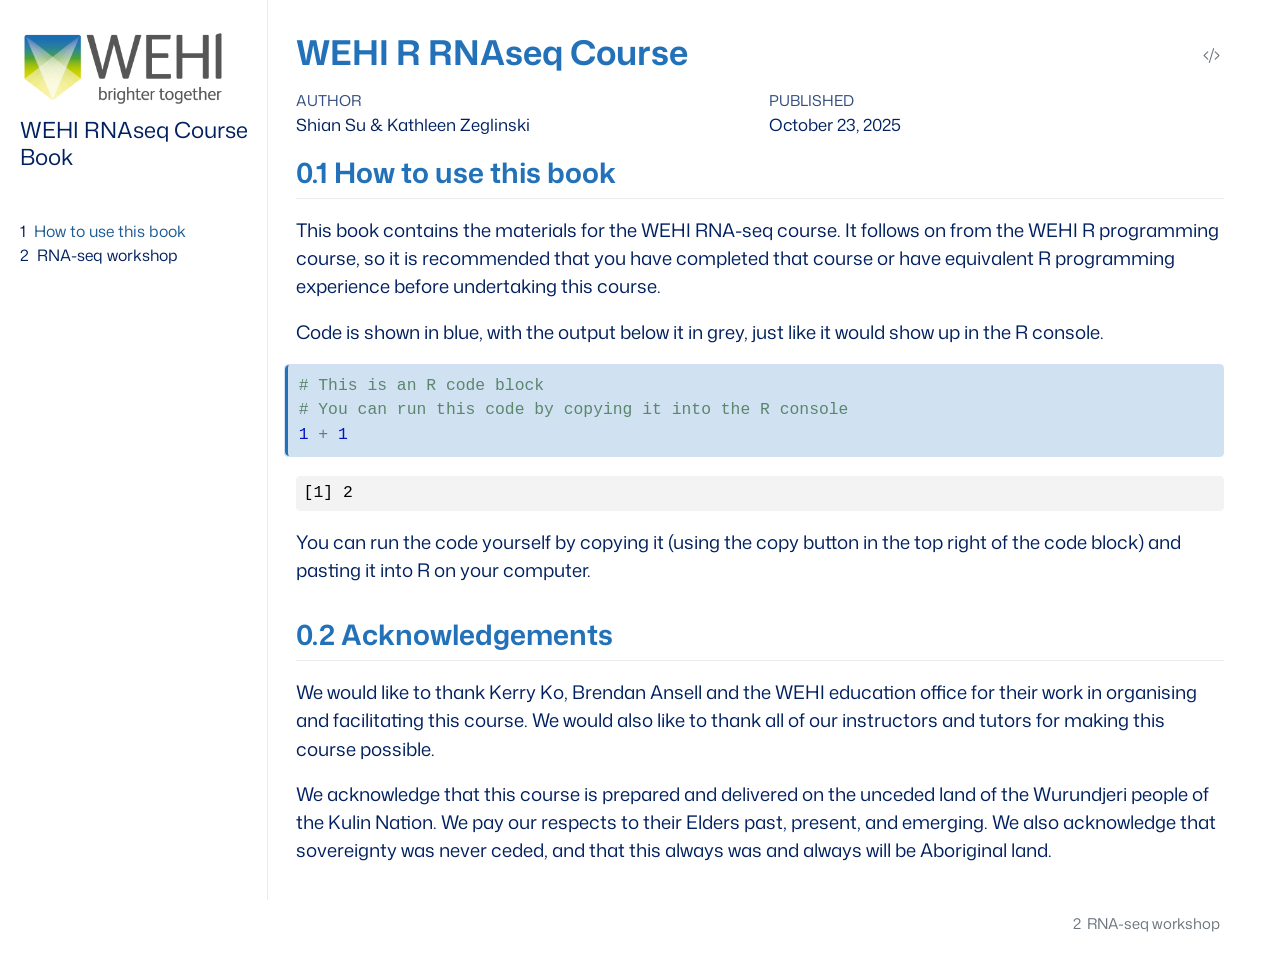
==== index.html @ 8cc5fd1f "Built site for gh-pages" ====
<!DOCTYPE html>
<html xmlns="http://www.w3.org/1999/xhtml" lang="en" xml:lang="en"><head>

<meta charset="utf-8">
<meta name="generator" content="quarto-1.6.42">

<meta name="viewport" content="width=device-width, initial-scale=1.0, user-scalable=yes">

<meta name="author" content="Shian Su &amp; Kathleen Zeglinski">
<meta name="dcterms.date" content="2025-10-23">

<title>WEHI R RNAseq Course</title>
<style>
code{white-space: pre-wrap;}
span.smallcaps{font-variant: small-caps;}
div.columns{display: flex; gap: min(4vw, 1.5em);}
div.column{flex: auto; overflow-x: auto;}
div.hanging-indent{margin-left: 1.5em; text-indent: -1.5em;}
ul.task-list{list-style: none;}
ul.task-list li input[type="checkbox"] {
  width: 0.8em;
  margin: 0 0.8em 0.2em -1em; /* quarto-specific, see https://github.com/quarto-dev/quarto-cli/issues/4556 */ 
  vertical-align: middle;
}
/* CSS for syntax highlighting */
pre > code.sourceCode { white-space: pre; position: relative; }
pre > code.sourceCode > span { line-height: 1.25; }
pre > code.sourceCode > span:empty { height: 1.2em; }
.sourceCode { overflow: visible; }
code.sourceCode > span { color: inherit; text-decoration: inherit; }
div.sourceCode { margin: 1em 0; }
pre.sourceCode { margin: 0; }
@media screen {
div.sourceCode { overflow: auto; }
}
@media print {
pre > code.sourceCode { white-space: pre-wrap; }
pre > code.sourceCode > span { display: inline-block; text-indent: -5em; padding-left: 5em; }
}
pre.numberSource code
  { counter-reset: source-line 0; }
pre.numberSource code > span
  { position: relative; left: -4em; counter-increment: source-line; }
pre.numberSource code > span > a:first-child::before
  { content: counter(source-line);
    position: relative; left: -1em; text-align: right; vertical-align: baseline;
    border: none; display: inline-block;
    -webkit-touch-callout: none; -webkit-user-select: none;
    -khtml-user-select: none; -moz-user-select: none;
    -ms-user-select: none; user-select: none;
    padding: 0 4px; width: 4em;
  }
pre.numberSource { margin-left: 3em;  padding-left: 4px; }
div.sourceCode
  {   }
@media screen {
pre > code.sourceCode > span > a:first-child::before { text-decoration: underline; }
}
</style>


<script src="site_libs/quarto-nav/quarto-nav.js"></script>
<script src="site_libs/quarto-nav/headroom.min.js"></script>
<script src="site_libs/clipboard/clipboard.min.js"></script>
<script src="site_libs/quarto-search/autocomplete.umd.js"></script>
<script src="site_libs/quarto-search/fuse.min.js"></script>
<script src="site_libs/quarto-search/quarto-search.js"></script>
<meta name="quarto:offset" content="./">
<link href="./1_content.html" rel="next">
<link href="./favicon.ico" rel="icon">
<script src="site_libs/quarto-html/quarto.js"></script>
<script src="site_libs/quarto-html/popper.min.js"></script>
<script src="site_libs/quarto-html/tippy.umd.min.js"></script>
<script src="site_libs/quarto-html/anchor.min.js"></script>
<link href="site_libs/quarto-html/tippy.css" rel="stylesheet">
<link href="site_libs/quarto-html/quarto-syntax-highlighting-063905fb60d21bb612e30333561bc9be.css" rel="stylesheet" id="quarto-text-highlighting-styles">
<script src="site_libs/bootstrap/bootstrap.min.js"></script>
<link href="site_libs/bootstrap/bootstrap-icons.css" rel="stylesheet">
<link href="site_libs/bootstrap/bootstrap-ee22da2db2cf0c267ae220c203eece4d.min.css" rel="stylesheet" append-hash="true" id="quarto-bootstrap" data-mode="light">
<link href="site_libs/quarto-contrib/alpine-3.12/buttons.css" rel="stylesheet">
<script id="quarto-search-options" type="application/json">{
  "location": "sidebar",
  "copy-button": false,
  "collapse-after": 3,
  "panel-placement": "start",
  "type": "textbox",
  "limit": 50,
  "keyboard-shortcut": [
    "f",
    "/",
    "s"
  ],
  "show-item-context": false,
  "language": {
    "search-no-results-text": "No results",
    "search-matching-documents-text": "matching documents",
    "search-copy-link-title": "Copy link to search",
    "search-hide-matches-text": "Hide additional matches",
    "search-more-match-text": "more match in this document",
    "search-more-matches-text": "more matches in this document",
    "search-clear-button-title": "Clear",
    "search-text-placeholder": "",
    "search-detached-cancel-button-title": "Cancel",
    "search-submit-button-title": "Submit",
    "search-label": "Search"
  }
}</script>


</head>

<body class="nav-sidebar docked fullcontent">

<div id="quarto-search-results"></div>
  <header id="quarto-header" class="headroom fixed-top">
  <nav class="quarto-secondary-nav">
    <div class="container-fluid d-flex">
      <button type="button" class="quarto-btn-toggle btn" data-bs-toggle="collapse" role="button" data-bs-target=".quarto-sidebar-collapse-item" aria-controls="quarto-sidebar" aria-expanded="false" aria-label="Toggle sidebar navigation" onclick="if (window.quartoToggleHeadroom) { window.quartoToggleHeadroom(); }">
        <i class="bi bi-layout-text-sidebar-reverse"></i>
      </button>
        <nav class="quarto-page-breadcrumbs" aria-label="breadcrumb"><ol class="breadcrumb"><li class="breadcrumb-item"><a href="./index.html"><span class="chapter-number">1</span>&nbsp; <span class="chapter-title">How to use this book</span></a></li></ol></nav>
        <a class="flex-grow-1" role="navigation" data-bs-toggle="collapse" data-bs-target=".quarto-sidebar-collapse-item" aria-controls="quarto-sidebar" aria-expanded="false" aria-label="Toggle sidebar navigation" onclick="if (window.quartoToggleHeadroom) { window.quartoToggleHeadroom(); }">      
        </a>
      <button type="button" class="btn quarto-search-button" aria-label="Search" onclick="window.quartoOpenSearch();">
        <i class="bi bi-search"></i>
      </button>
    </div>
  </nav>
</header>
<!-- content -->
<div id="quarto-content" class="quarto-container page-columns page-rows-contents page-layout-article">
<!-- sidebar -->
  <nav id="quarto-sidebar" class="sidebar collapse collapse-horizontal quarto-sidebar-collapse-item sidebar-navigation docked overflow-auto">
    <div class="pt-lg-2 mt-2 text-left sidebar-header sidebar-header-stacked">
      <a href="./index.html" class="sidebar-logo-link">
      <img src="./WEHI_RGB_logo.png" alt="" class="sidebar-logo py-0 d-lg-inline d-none">
      </a>
    <div class="sidebar-title mb-0 py-0">
      <a href="./">WEHI RNAseq Course Book</a> 
    </div>
      </div>
        <div class="mt-2 flex-shrink-0 align-items-center">
        <div class="sidebar-search">
        <div id="quarto-search" class="" title="Search"></div>
        </div>
        </div>
    <div class="sidebar-menu-container"> 
    <ul class="list-unstyled mt-1">
        <li class="sidebar-item">
  <div class="sidebar-item-container"> 
  <a href="./index.html" class="sidebar-item-text sidebar-link active">
 <span class="menu-text"><span class="chapter-number">1</span>&nbsp; <span class="chapter-title">How to use this book</span></span></a>
  </div>
</li>
        <li class="sidebar-item">
  <div class="sidebar-item-container"> 
  <a href="./1_content.html" class="sidebar-item-text sidebar-link">
 <span class="menu-text"><span class="chapter-number">2</span>&nbsp; <span class="chapter-title">RNA-seq workshop</span></span></a>
  </div>
</li>
    </ul>
    </div>
</nav>
<div id="quarto-sidebar-glass" class="quarto-sidebar-collapse-item" data-bs-toggle="collapse" data-bs-target=".quarto-sidebar-collapse-item"></div>
<!-- margin-sidebar -->
    
<!-- main -->
<main class="content" id="quarto-document-content">

<header id="title-block-header" class="quarto-title-block default">
<div class="quarto-title">
<div class="quarto-title-block"><div><h1 class="title">WEHI R RNAseq Course</h1><button type="button" class="btn code-tools-button" id="quarto-code-tools-source"><i class="bi"></i></button></div></div>
</div>



<div class="quarto-title-meta">

    <div>
    <div class="quarto-title-meta-heading">Author</div>
    <div class="quarto-title-meta-contents">
             <p>Shian Su &amp; Kathleen Zeglinski </p>
          </div>
  </div>
    
    <div>
    <div class="quarto-title-meta-heading">Published</div>
    <div class="quarto-title-meta-contents">
      <p class="date">October 23, 2025</p>
    </div>
  </div>
  
    
  </div>
  


</header>


<section id="how-to-use-this-book" class="level2" data-number="0.1">
<h2 data-number="0.1" class="anchored" data-anchor-id="how-to-use-this-book"><span class="header-section-number">0.1</span> How to use this book</h2>
<p>This book contains the materials for the WEHI RNA-seq course. It follows on from the WEHI R programming course, so it is recommended that you have completed that course or have equivalent R programming experience before undertaking this course.</p>
<!-- ### Session 5: RNA-seq part 1
In this session, we introduce RNA-seq data analysis using the limma-voom workflow. You will learn how to construct `DGEList` objects for the `edgeR` package, filter lowly expressed genes, normalize data for library size and RNA composition, perform exploratory analysis with multidimensional scaling (MDS) plots, and extract data from Bioconductor objects for visualization with `ggplot2`. The dataset comprises gene expression from three mouse mammary gland cell populations (basal, luminal progenitor, and mature luminal cells).

### Session 6: RNA-seq part 2
This session completes the RNA-seq analysis workflow. You will learn how to construct design and contrast matrices for specifying statistical comparisons, use the `voom()` function to model the mean-variance relationship in RNA-seq data, fit gene-wise linear models with empirical Bayes moderation, perform statistical testing to identify differentially expressed genes, create publication-quality MA plots to visualize results, and export analysis results to files for sharing or publication. -->
<p>Code is shown in blue, with the output below it in grey, just like it would show up in the R console.</p>
<div class="cell">
<div class="sourceCode cell-code" id="cb1"><pre class="sourceCode r code-with-copy"><code class="sourceCode r"><span id="cb1-1"><a href="#cb1-1" aria-hidden="true" tabindex="-1"></a><span class="co"># This is an R code block</span></span>
<span id="cb1-2"><a href="#cb1-2" aria-hidden="true" tabindex="-1"></a><span class="co"># You can run this code by copying it into the R console</span></span>
<span id="cb1-3"><a href="#cb1-3" aria-hidden="true" tabindex="-1"></a><span class="dv">1</span> <span class="sc">+</span> <span class="dv">1</span></span></code><button title="Copy to Clipboard" class="code-copy-button"><i class="bi"></i></button></pre></div>
<div class="cell-output cell-output-stdout">
<pre><code>[1] 2</code></pre>
</div>
</div>
<p>You can run the code yourself by copying it (using the copy button in the top right of the code block) and pasting it into R on your computer.</p>
</section>
<section id="acknowledgements" class="level2" data-number="0.2">
<h2 data-number="0.2" class="anchored" data-anchor-id="acknowledgements"><span class="header-section-number">0.2</span> Acknowledgements</h2>
<p>We would like to thank Kerry Ko, Brendan Ansell and the WEHI education office for their work in organising and facilitating this course. We would also like to thank all of our instructors and tutors for making this course possible.</p>
<p>We acknowledge that this course is prepared and delivered on the unceded land of the Wurundjeri people of the Kulin Nation. We pay our respects to their Elders past, present, and emerging. We also acknowledge that sovereignty was never ceded, and that this always was and always will be Aboriginal land.</p>


<!-- -->

</section>

</main> <!-- /main -->
<script id="quarto-html-after-body" type="application/javascript">
window.document.addEventListener("DOMContentLoaded", function (event) {
  const toggleBodyColorMode = (bsSheetEl) => {
    const mode = bsSheetEl.getAttribute("data-mode");
    const bodyEl = window.document.querySelector("body");
    if (mode === "dark") {
      bodyEl.classList.add("quarto-dark");
      bodyEl.classList.remove("quarto-light");
    } else {
      bodyEl.classList.add("quarto-light");
      bodyEl.classList.remove("quarto-dark");
    }
  }
  const toggleBodyColorPrimary = () => {
    const bsSheetEl = window.document.querySelector("link#quarto-bootstrap");
    if (bsSheetEl) {
      toggleBodyColorMode(bsSheetEl);
    }
  }
  toggleBodyColorPrimary();  
  const icon = "";
  const anchorJS = new window.AnchorJS();
  anchorJS.options = {
    placement: 'right',
    icon: icon
  };
  anchorJS.add('.anchored');
  const isCodeAnnotation = (el) => {
    for (const clz of el.classList) {
      if (clz.startsWith('code-annotation-')) {                     
        return true;
      }
    }
    return false;
  }
  const onCopySuccess = function(e) {
    // button target
    const button = e.trigger;
    // don't keep focus
    button.blur();
    // flash "checked"
    button.classList.add('code-copy-button-checked');
    var currentTitle = button.getAttribute("title");
    button.setAttribute("title", "Copied!");
    let tooltip;
    if (window.bootstrap) {
      button.setAttribute("data-bs-toggle", "tooltip");
      button.setAttribute("data-bs-placement", "left");
      button.setAttribute("data-bs-title", "Copied!");
      tooltip = new bootstrap.Tooltip(button, 
        { trigger: "manual", 
          customClass: "code-copy-button-tooltip",
          offset: [0, -8]});
      tooltip.show();    
    }
    setTimeout(function() {
      if (tooltip) {
        tooltip.hide();
        button.removeAttribute("data-bs-title");
        button.removeAttribute("data-bs-toggle");
        button.removeAttribute("data-bs-placement");
      }
      button.setAttribute("title", currentTitle);
      button.classList.remove('code-copy-button-checked');
    }, 1000);
    // clear code selection
    e.clearSelection();
  }
  const getTextToCopy = function(trigger) {
      const codeEl = trigger.previousElementSibling.cloneNode(true);
      for (const childEl of codeEl.children) {
        if (isCodeAnnotation(childEl)) {
          childEl.remove();
        }
      }
      return codeEl.innerText;
  }
  const clipboard = new window.ClipboardJS('.code-copy-button:not([data-in-quarto-modal])', {
    text: getTextToCopy
  });
  clipboard.on('success', onCopySuccess);
  if (window.document.getElementById('quarto-embedded-source-code-modal')) {
    const clipboardModal = new window.ClipboardJS('.code-copy-button[data-in-quarto-modal]', {
      text: getTextToCopy,
      container: window.document.getElementById('quarto-embedded-source-code-modal')
    });
    clipboardModal.on('success', onCopySuccess);
  }
  const viewSource = window.document.getElementById('quarto-view-source') ||
                     window.document.getElementById('quarto-code-tools-source');
  if (viewSource) {
    const sourceUrl = viewSource.getAttribute("data-quarto-source-url");
    viewSource.addEventListener("click", function(e) {
      if (sourceUrl) {
        // rstudio viewer pane
        if (/\bcapabilities=\b/.test(window.location)) {
          window.open(sourceUrl);
        } else {
          window.location.href = sourceUrl;
        }
      } else {
        const modal = new bootstrap.Modal(document.getElementById('quarto-embedded-source-code-modal'));
        modal.show();
      }
      return false;
    });
  }
  function toggleCodeHandler(show) {
    return function(e) {
      const detailsSrc = window.document.querySelectorAll(".cell > details > .sourceCode");
      for (let i=0; i<detailsSrc.length; i++) {
        const details = detailsSrc[i].parentElement;
        if (show) {
          details.open = true;
        } else {
          details.removeAttribute("open");
        }
      }
      const cellCodeDivs = window.document.querySelectorAll(".cell > .sourceCode");
      const fromCls = show ? "hidden" : "unhidden";
      const toCls = show ? "unhidden" : "hidden";
      for (let i=0; i<cellCodeDivs.length; i++) {
        const codeDiv = cellCodeDivs[i];
        if (codeDiv.classList.contains(fromCls)) {
          codeDiv.classList.remove(fromCls);
          codeDiv.classList.add(toCls);
        } 
      }
      return false;
    }
  }
  const hideAllCode = window.document.getElementById("quarto-hide-all-code");
  if (hideAllCode) {
    hideAllCode.addEventListener("click", toggleCodeHandler(false));
  }
  const showAllCode = window.document.getElementById("quarto-show-all-code");
  if (showAllCode) {
    showAllCode.addEventListener("click", toggleCodeHandler(true));
  }
    var localhostRegex = new RegExp(/^(?:http|https):\/\/localhost\:?[0-9]*\//);
    var mailtoRegex = new RegExp(/^mailto:/);
      var filterRegex = new RegExp('/' + window.location.host + '/');
    var isInternal = (href) => {
        return filterRegex.test(href) || localhostRegex.test(href) || mailtoRegex.test(href);
    }
    // Inspect non-navigation links and adorn them if external
 	var links = window.document.querySelectorAll('a[href]:not(.nav-link):not(.navbar-brand):not(.toc-action):not(.sidebar-link):not(.sidebar-item-toggle):not(.pagination-link):not(.no-external):not([aria-hidden]):not(.dropdown-item):not(.quarto-navigation-tool):not(.about-link)');
    for (var i=0; i<links.length; i++) {
      const link = links[i];
      if (!isInternal(link.href)) {
        // undo the damage that might have been done by quarto-nav.js in the case of
        // links that we want to consider external
        if (link.dataset.originalHref !== undefined) {
          link.href = link.dataset.originalHref;
        }
      }
    }
  function tippyHover(el, contentFn, onTriggerFn, onUntriggerFn) {
    const config = {
      allowHTML: true,
      maxWidth: 500,
      delay: 100,
      arrow: false,
      appendTo: function(el) {
          return el.parentElement;
      },
      interactive: true,
      interactiveBorder: 10,
      theme: 'quarto',
      placement: 'bottom-start',
    };
    if (contentFn) {
      config.content = contentFn;
    }
    if (onTriggerFn) {
      config.onTrigger = onTriggerFn;
    }
    if (onUntriggerFn) {
      config.onUntrigger = onUntriggerFn;
    }
    window.tippy(el, config); 
  }
  const noterefs = window.document.querySelectorAll('a[role="doc-noteref"]');
  for (var i=0; i<noterefs.length; i++) {
    const ref = noterefs[i];
    tippyHover(ref, function() {
      // use id or data attribute instead here
      let href = ref.getAttribute('data-footnote-href') || ref.getAttribute('href');
      try { href = new URL(href).hash; } catch {}
      const id = href.replace(/^#\/?/, "");
      const note = window.document.getElementById(id);
      if (note) {
        return note.innerHTML;
      } else {
        return "";
      }
    });
  }
  const xrefs = window.document.querySelectorAll('a.quarto-xref');
  const processXRef = (id, note) => {
    // Strip column container classes
    const stripColumnClz = (el) => {
      el.classList.remove("page-full", "page-columns");
      if (el.children) {
        for (const child of el.children) {
          stripColumnClz(child);
        }
      }
    }
    stripColumnClz(note)
    if (id === null || id.startsWith('sec-')) {
      // Special case sections, only their first couple elements
      const container = document.createElement("div");
      if (note.children && note.children.length > 2) {
        container.appendChild(note.children[0].cloneNode(true));
        for (let i = 1; i < note.children.length; i++) {
          const child = note.children[i];
          if (child.tagName === "P" && child.innerText === "") {
            continue;
          } else {
            container.appendChild(child.cloneNode(true));
            break;
          }
        }
        if (window.Quarto?.typesetMath) {
          window.Quarto.typesetMath(container);
        }
        return container.innerHTML
      } else {
        if (window.Quarto?.typesetMath) {
          window.Quarto.typesetMath(note);
        }
        return note.innerHTML;
      }
    } else {
      // Remove any anchor links if they are present
      const anchorLink = note.querySelector('a.anchorjs-link');
      if (anchorLink) {
        anchorLink.remove();
      }
      if (window.Quarto?.typesetMath) {
        window.Quarto.typesetMath(note);
      }
      if (note.classList.contains("callout")) {
        return note.outerHTML;
      } else {
        return note.innerHTML;
      }
    }
  }
  for (var i=0; i<xrefs.length; i++) {
    const xref = xrefs[i];
    tippyHover(xref, undefined, function(instance) {
      instance.disable();
      let url = xref.getAttribute('href');
      let hash = undefined; 
      if (url.startsWith('#')) {
        hash = url;
      } else {
        try { hash = new URL(url).hash; } catch {}
      }
      if (hash) {
        const id = hash.replace(/^#\/?/, "");
        const note = window.document.getElementById(id);
        if (note !== null) {
          try {
            const html = processXRef(id, note.cloneNode(true));
            instance.setContent(html);
          } finally {
            instance.enable();
            instance.show();
          }
        } else {
          // See if we can fetch this
          fetch(url.split('#')[0])
          .then(res => res.text())
          .then(html => {
            const parser = new DOMParser();
            const htmlDoc = parser.parseFromString(html, "text/html");
            const note = htmlDoc.getElementById(id);
            if (note !== null) {
              const html = processXRef(id, note);
              instance.setContent(html);
            } 
          }).finally(() => {
            instance.enable();
            instance.show();
          });
        }
      } else {
        // See if we can fetch a full url (with no hash to target)
        // This is a special case and we should probably do some content thinning / targeting
        fetch(url)
        .then(res => res.text())
        .then(html => {
          const parser = new DOMParser();
          const htmlDoc = parser.parseFromString(html, "text/html");
          const note = htmlDoc.querySelector('main.content');
          if (note !== null) {
            // This should only happen for chapter cross references
            // (since there is no id in the URL)
            // remove the first header
            if (note.children.length > 0 && note.children[0].tagName === "HEADER") {
              note.children[0].remove();
            }
            const html = processXRef(null, note);
            instance.setContent(html);
          } 
        }).finally(() => {
          instance.enable();
          instance.show();
        });
      }
    }, function(instance) {
    });
  }
      let selectedAnnoteEl;
      const selectorForAnnotation = ( cell, annotation) => {
        let cellAttr = 'data-code-cell="' + cell + '"';
        let lineAttr = 'data-code-annotation="' +  annotation + '"';
        const selector = 'span[' + cellAttr + '][' + lineAttr + ']';
        return selector;
      }
      const selectCodeLines = (annoteEl) => {
        const doc = window.document;
        const targetCell = annoteEl.getAttribute("data-target-cell");
        const targetAnnotation = annoteEl.getAttribute("data-target-annotation");
        const annoteSpan = window.document.querySelector(selectorForAnnotation(targetCell, targetAnnotation));
        const lines = annoteSpan.getAttribute("data-code-lines").split(",");
        const lineIds = lines.map((line) => {
          return targetCell + "-" + line;
        })
        let top = null;
        let height = null;
        let parent = null;
        if (lineIds.length > 0) {
            //compute the position of the single el (top and bottom and make a div)
            const el = window.document.getElementById(lineIds[0]);
            top = el.offsetTop;
            height = el.offsetHeight;
            parent = el.parentElement.parentElement;
          if (lineIds.length > 1) {
            const lastEl = window.document.getElementById(lineIds[lineIds.length - 1]);
            const bottom = lastEl.offsetTop + lastEl.offsetHeight;
            height = bottom - top;
          }
          if (top !== null && height !== null && parent !== null) {
            // cook up a div (if necessary) and position it 
            let div = window.document.getElementById("code-annotation-line-highlight");
            if (div === null) {
              div = window.document.createElement("div");
              div.setAttribute("id", "code-annotation-line-highlight");
              div.style.position = 'absolute';
              parent.appendChild(div);
            }
            div.style.top = top - 2 + "px";
            div.style.height = height + 4 + "px";
            div.style.left = 0;
            let gutterDiv = window.document.getElementById("code-annotation-line-highlight-gutter");
            if (gutterDiv === null) {
              gutterDiv = window.document.createElement("div");
              gutterDiv.setAttribute("id", "code-annotation-line-highlight-gutter");
              gutterDiv.style.position = 'absolute';
              const codeCell = window.document.getElementById(targetCell);
              const gutter = codeCell.querySelector('.code-annotation-gutter');
              gutter.appendChild(gutterDiv);
            }
            gutterDiv.style.top = top - 2 + "px";
            gutterDiv.style.height = height + 4 + "px";
          }
          selectedAnnoteEl = annoteEl;
        }
      };
      const unselectCodeLines = () => {
        const elementsIds = ["code-annotation-line-highlight", "code-annotation-line-highlight-gutter"];
        elementsIds.forEach((elId) => {
          const div = window.document.getElementById(elId);
          if (div) {
            div.remove();
          }
        });
        selectedAnnoteEl = undefined;
      };
        // Handle positioning of the toggle
    window.addEventListener(
      "resize",
      throttle(() => {
        elRect = undefined;
        if (selectedAnnoteEl) {
          selectCodeLines(selectedAnnoteEl);
        }
      }, 10)
    );
    function throttle(fn, ms) {
    let throttle = false;
    let timer;
      return (...args) => {
        if(!throttle) { // first call gets through
            fn.apply(this, args);
            throttle = true;
        } else { // all the others get throttled
            if(timer) clearTimeout(timer); // cancel #2
            timer = setTimeout(() => {
              fn.apply(this, args);
              timer = throttle = false;
            }, ms);
        }
      };
    }
      // Attach click handler to the DT
      const annoteDls = window.document.querySelectorAll('dt[data-target-cell]');
      for (const annoteDlNode of annoteDls) {
        annoteDlNode.addEventListener('click', (event) => {
          const clickedEl = event.target;
          if (clickedEl !== selectedAnnoteEl) {
            unselectCodeLines();
            const activeEl = window.document.querySelector('dt[data-target-cell].code-annotation-active');
            if (activeEl) {
              activeEl.classList.remove('code-annotation-active');
            }
            selectCodeLines(clickedEl);
            clickedEl.classList.add('code-annotation-active');
          } else {
            // Unselect the line
            unselectCodeLines();
            clickedEl.classList.remove('code-annotation-active');
          }
        });
      }
  const findCites = (el) => {
    const parentEl = el.parentElement;
    if (parentEl) {
      const cites = parentEl.dataset.cites;
      if (cites) {
        return {
          el,
          cites: cites.split(' ')
        };
      } else {
        return findCites(el.parentElement)
      }
    } else {
      return undefined;
    }
  };
  var bibliorefs = window.document.querySelectorAll('a[role="doc-biblioref"]');
  for (var i=0; i<bibliorefs.length; i++) {
    const ref = bibliorefs[i];
    const citeInfo = findCites(ref);
    if (citeInfo) {
      tippyHover(citeInfo.el, function() {
        var popup = window.document.createElement('div');
        citeInfo.cites.forEach(function(cite) {
          var citeDiv = window.document.createElement('div');
          citeDiv.classList.add('hanging-indent');
          citeDiv.classList.add('csl-entry');
          var biblioDiv = window.document.getElementById('ref-' + cite);
          if (biblioDiv) {
            citeDiv.innerHTML = biblioDiv.innerHTML;
          }
          popup.appendChild(citeDiv);
        });
        return popup.innerHTML;
      });
    }
  }
});
</script>
<nav class="page-navigation">
  <div class="nav-page nav-page-previous">
  </div>
  <div class="nav-page nav-page-next">
      <a href="./1_content.html" class="pagination-link" aria-label="RNA-seq workshop">
        <span class="nav-page-text"><span class="chapter-number">2</span>&nbsp; <span class="chapter-title">RNA-seq workshop</span></span> <i class="bi bi-arrow-right-short"></i>
      </a>
  </div>
</nav><div class="modal fade" id="quarto-embedded-source-code-modal" tabindex="-1" aria-labelledby="quarto-embedded-source-code-modal-label" aria-hidden="true"><div class="modal-dialog modal-dialog-scrollable"><div class="modal-content"><div class="modal-header"><h5 class="modal-title" id="quarto-embedded-source-code-modal-label">Source Code</h5><button class="btn-close" data-bs-dismiss="modal"></button></div><div class="modal-body"><div class="">
<div class="sourceCode" id="cb3" data-shortcodes="false"><pre class="sourceCode markdown code-with-copy"><code class="sourceCode markdown"><span id="cb3-1"><a href="#cb3-1" aria-hidden="true" tabindex="-1"></a><span class="co">---</span></span>
<span id="cb3-2"><a href="#cb3-2" aria-hidden="true" tabindex="-1"></a><span class="an">toc:</span><span class="co"> false</span></span>
<span id="cb3-3"><a href="#cb3-3" aria-hidden="true" tabindex="-1"></a><span class="co">---</span></span>
<span id="cb3-4"><a href="#cb3-4" aria-hidden="true" tabindex="-1"></a></span>
<span id="cb3-5"><a href="#cb3-5" aria-hidden="true" tabindex="-1"></a><span class="fu">## How to use this book</span></span>
<span id="cb3-6"><a href="#cb3-6" aria-hidden="true" tabindex="-1"></a></span>
<span id="cb3-7"><a href="#cb3-7" aria-hidden="true" tabindex="-1"></a>This book contains the materials for the WEHI RNA-seq course. It follows on from the WEHI R programming course, so it is recommended that you have completed that course or have equivalent R programming experience before undertaking this course.</span>
<span id="cb3-8"><a href="#cb3-8" aria-hidden="true" tabindex="-1"></a></span>
<span id="cb3-9"><a href="#cb3-9" aria-hidden="true" tabindex="-1"></a><span class="co">&lt;!-- </span><span class="al">###</span><span class="co"> Session 5: RNA-seq part 1</span></span>
<span id="cb3-10"><a href="#cb3-10" aria-hidden="true" tabindex="-1"></a><span class="co">In this session, we introduce RNA-seq data analysis using the limma-voom workflow. You will learn how to construct `DGEList` objects for the `edgeR` package, filter lowly expressed genes, normalize data for library size and RNA composition, perform exploratory analysis with multidimensional scaling (MDS) plots, and extract data from Bioconductor objects for visualization with `ggplot2`. The dataset comprises gene expression from three mouse mammary gland cell populations (basal, luminal progenitor, and mature luminal cells).</span></span>
<span id="cb3-11"><a href="#cb3-11" aria-hidden="true" tabindex="-1"></a></span>
<span id="cb3-12"><a href="#cb3-12" aria-hidden="true" tabindex="-1"></a><span class="al">###</span><span class="co"> Session 6: RNA-seq part 2</span></span>
<span id="cb3-13"><a href="#cb3-13" aria-hidden="true" tabindex="-1"></a><span class="co">This session completes the RNA-seq analysis workflow. You will learn how to construct design and contrast matrices for specifying statistical comparisons, use the `voom()` function to model the mean-variance relationship in RNA-seq data, fit gene-wise linear models with empirical Bayes moderation, perform statistical testing to identify differentially expressed genes, create publication-quality MA plots to visualize results, and export analysis results to files for sharing or publication. --&gt;</span></span>
<span id="cb3-14"><a href="#cb3-14" aria-hidden="true" tabindex="-1"></a></span>
<span id="cb3-15"><a href="#cb3-15" aria-hidden="true" tabindex="-1"></a>Code is shown in blue, with the output below it in grey, just like it would show up in the R console.</span>
<span id="cb3-16"><a href="#cb3-16" aria-hidden="true" tabindex="-1"></a></span>
<span id="cb3-19"><a href="#cb3-19" aria-hidden="true" tabindex="-1"></a><span class="in">```{r}</span></span>
<span id="cb3-20"><a href="#cb3-20" aria-hidden="true" tabindex="-1"></a><span class="co"># This is an R code block</span></span>
<span id="cb3-21"><a href="#cb3-21" aria-hidden="true" tabindex="-1"></a><span class="co"># You can run this code by copying it into the R console</span></span>
<span id="cb3-22"><a href="#cb3-22" aria-hidden="true" tabindex="-1"></a><span class="dv">1</span> <span class="sc">+</span> <span class="dv">1</span></span>
<span id="cb3-23"><a href="#cb3-23" aria-hidden="true" tabindex="-1"></a><span class="in">```</span></span>
<span id="cb3-24"><a href="#cb3-24" aria-hidden="true" tabindex="-1"></a></span>
<span id="cb3-25"><a href="#cb3-25" aria-hidden="true" tabindex="-1"></a>You can run the code yourself by copying it (using the copy button in the top right of the code block) and pasting it into R on your computer.</span>
<span id="cb3-26"><a href="#cb3-26" aria-hidden="true" tabindex="-1"></a></span>
<span id="cb3-27"><a href="#cb3-27" aria-hidden="true" tabindex="-1"></a><span class="fu">## Acknowledgements</span></span>
<span id="cb3-28"><a href="#cb3-28" aria-hidden="true" tabindex="-1"></a>We would like to thank Kerry Ko, Brendan Ansell and the WEHI education office for their work in organising and facilitating this course. We would also like to thank all of our instructors and tutors for making this course possible.</span>
<span id="cb3-29"><a href="#cb3-29" aria-hidden="true" tabindex="-1"></a></span>
<span id="cb3-30"><a href="#cb3-30" aria-hidden="true" tabindex="-1"></a>We acknowledge that this course is prepared and delivered on the unceded land of the Wurundjeri people of the Kulin Nation. We pay our respects to their Elders past, present, and emerging. We also acknowledge that sovereignty was never ceded, and that this always was and always will be Aboriginal land.</span>
</code><button title="Copy to Clipboard" class="code-copy-button" data-in-quarto-modal=""><i class="bi"></i></button></pre></div>
</div></div></div></div></div>
</div> <!-- /content -->




<script src="site_libs/quarto-contrib/alpine-3.12/alpine@3.12.min.js"></script>
</body></html>
---- site_libs/quarto-html/tippy.css ----
.tippy-box[data-animation=fade][data-state=hidden]{opacity:0}[data-tippy-root]{max-width:calc(100vw - 10px)}.tippy-box{position:relative;background-color:#333;color:#fff;border-radius:4px;font-size:14px;line-height:1.4;white-space:normal;outline:0;transition-property:transform,visibility,opacity}.tippy-box[data-placement^=top]>.tippy-arrow{bottom:0}.tippy-box[data-placement^=top]>.tippy-arrow:before{bottom:-7px;left:0;border-width:8px 8px 0;border-top-color:initial;transform-origin:center top}.tippy-box[data-placement^=bottom]>.tippy-arrow{top:0}.tippy-box[data-placement^=bottom]>.tippy-arrow:before{top:-7px;left:0;border-width:0 8px 8px;border-bottom-color:initial;transform-origin:center bottom}.tippy-box[data-placement^=left]>.tippy-arrow{right:0}.tippy-box[data-placement^=left]>.tippy-arrow:before{border-width:8px 0 8px 8px;border-left-color:initial;right:-7px;transform-origin:center left}.tippy-box[data-placement^=right]>.tippy-arrow{left:0}.tippy-box[data-placement^=right]>.tippy-arrow:before{left:-7px;border-width:8px 8px 8px 0;border-right-color:initial;transform-origin:center right}.tippy-box[data-inertia][data-state=visible]{transition-timing-function:cubic-bezier(.54,1.5,.38,1.11)}.tippy-arrow{width:16px;height:16px;color:#333}.tippy-arrow:before{content:"";position:absolute;border-color:transparent;border-style:solid}.tippy-content{position:relative;padding:5px 9px;z-index:1}
---- site_libs/quarto-html/quarto-syntax-highlighting-063905fb60d21bb612e30333561bc9be.css ----
/* quarto syntax highlight colors */
:root {
  --quarto-hl-ot-color: #6b7686;
  --quarto-hl-at-color: #000000;
  --quarto-hl-ss-color: #306a20;
  --quarto-hl-an-color: #fc0ad0;
  --quarto-hl-fu-color: #000000;
  --quarto-hl-st-color: #306a20;
  --quarto-hl-cf-color: #001cf5;
  --quarto-hl-op-color: #6b7686;
  --quarto-hl-er-color: #fc0ad0;
  --quarto-hl-bn-color: #fc0ad0;
  --quarto-hl-al-color: #fc0ad0;
  --quarto-hl-va-color: #000000;
  --quarto-hl-bu-color: #fc0ad0;
  --quarto-hl-ex-color: #fc0ad0;
  --quarto-hl-pp-color: #fc0ad0;
  --quarto-hl-in-color: #fc0ad0;
  --quarto-hl-vs-color: #306a20;
  --quarto-hl-wa-color: #fc0ad0;
  --quarto-hl-do-color: #5b866d;
  --quarto-hl-im-color: #fc0ad0;
  --quarto-hl-ch-color: #306a20;
  --quarto-hl-dt-color: #fc0ad0;
  --quarto-hl-fl-color: #0014c5;
  --quarto-hl-co-color: #5b866d;
  --quarto-hl-cv-color: #5b866d;
  --quarto-hl-cn-color: #585cf6;
  --quarto-hl-sc-color: #6b7686;
  --quarto-hl-dv-color: #0014c5;
  --quarto-hl-kw-color: #fc0ad0;
}

/* other quarto variables */
:root {
  --quarto-font-monospace: SFMono-Regular, Menlo, Monaco, Consolas, "Liberation Mono", "Courier New", monospace;
}

pre > code.sourceCode > span {
  color: #000000;
}

code span {
  color: #000000;
}

code.sourceCode > span {
  color: #000000;
}

div.sourceCode,
div.sourceCode pre.sourceCode {
  color: #000000;
}

code span.ot {
  color: #6b7686;
  font-style: inherit;
}

code span.at {
  color: #000000;
  font-style: inherit;
}

code span.ss {
  color: #306a20;
  font-style: inherit;
}

code span.an {
  color: #fc0ad0;
  font-style: inherit;
}

code span.fu {
  color: #000000;
  font-style: inherit;
}

code span.st {
  color: #306a20;
  font-style: inherit;
}

code span.cf {
  color: #001cf5;
  font-style: inherit;
}

code span.op {
  color: #6b7686;
  font-style: inherit;
}

code span.er {
  color: #fc0ad0;
  font-style: inherit;
}

code span.bn {
  color: #fc0ad0;
  font-style: inherit;
}

code span.al {
  color: #fc0ad0;
  font-style: inherit;
}

code span.va {
  color: #000000;
  font-style: inherit;
}

code span.bu {
  color: #fc0ad0;
  font-style: inherit;
}

code span.ex {
  color: #fc0ad0;
  font-style: inherit;
}

code span.pp {
  color: #fc0ad0;
  font-style: inherit;
}

code span.in {
  color: #fc0ad0;
  font-style: inherit;
}

code span.vs {
  color: #306a20;
  font-style: inherit;
}

code span.wa {
  color: #fc0ad0;
  font-style: italic;
}

code span.do {
  color: #5b866d;
  font-style: italic;
}

code span.im {
  color: #fc0ad0;
  font-style: inherit;
}

code span.ch {
  color: #306a20;
  font-style: inherit;
}

code span.dt {
  color: #fc0ad0;
  font-style: inherit;
}

code span.fl {
  color: #0014c5;
  font-style: inherit;
}

code span.co {
  color: #5b866d;
  font-style: inherit;
}

code span.cv {
  color: #5b866d;
  font-style: italic;
}

code span.cn {
  color: #585cf6;
  font-style: inherit;
}

code span.sc {
  color: #6b7686;
  font-style: inherit;
}

code span.dv {
  color: #0014c5;
  font-style: inherit;
}

code span.kw {
  color: #fc0ad0;
  font-style: inherit;
}

.prevent-inlining {
  content: "</";
}

/*# sourceMappingURL=81e38addf02ecbe23cb0ad1e1bf30802.css.map */
---- site_libs/quarto-contrib/alpine-3.12/buttons.css ----
.btn-group-xs > .btn, .btn-xs {
  padding: 1px 5px;
  font-size: 12px;
  line-height: 1.5;
  border-radius: 3px;
}

#correct {
  color: green;
}

[id^="no"] {
  color: red;
}

.button-clear button {
  background-color: #f9fafb;
  border-color: #f9fafb;
}


.button-hint button {
  background-color: #FFFAA0;
  border-color: #FFFAA0;
}

.button-hint .border-warning {
  border-color: #FFFAA0 !important;
}

.button-answer button {
  background-color: #e7f1ff;
  border-color: #e7f1ff;
}

.button-answer .border-info {
  border-color: #e7f1ff !important;
}
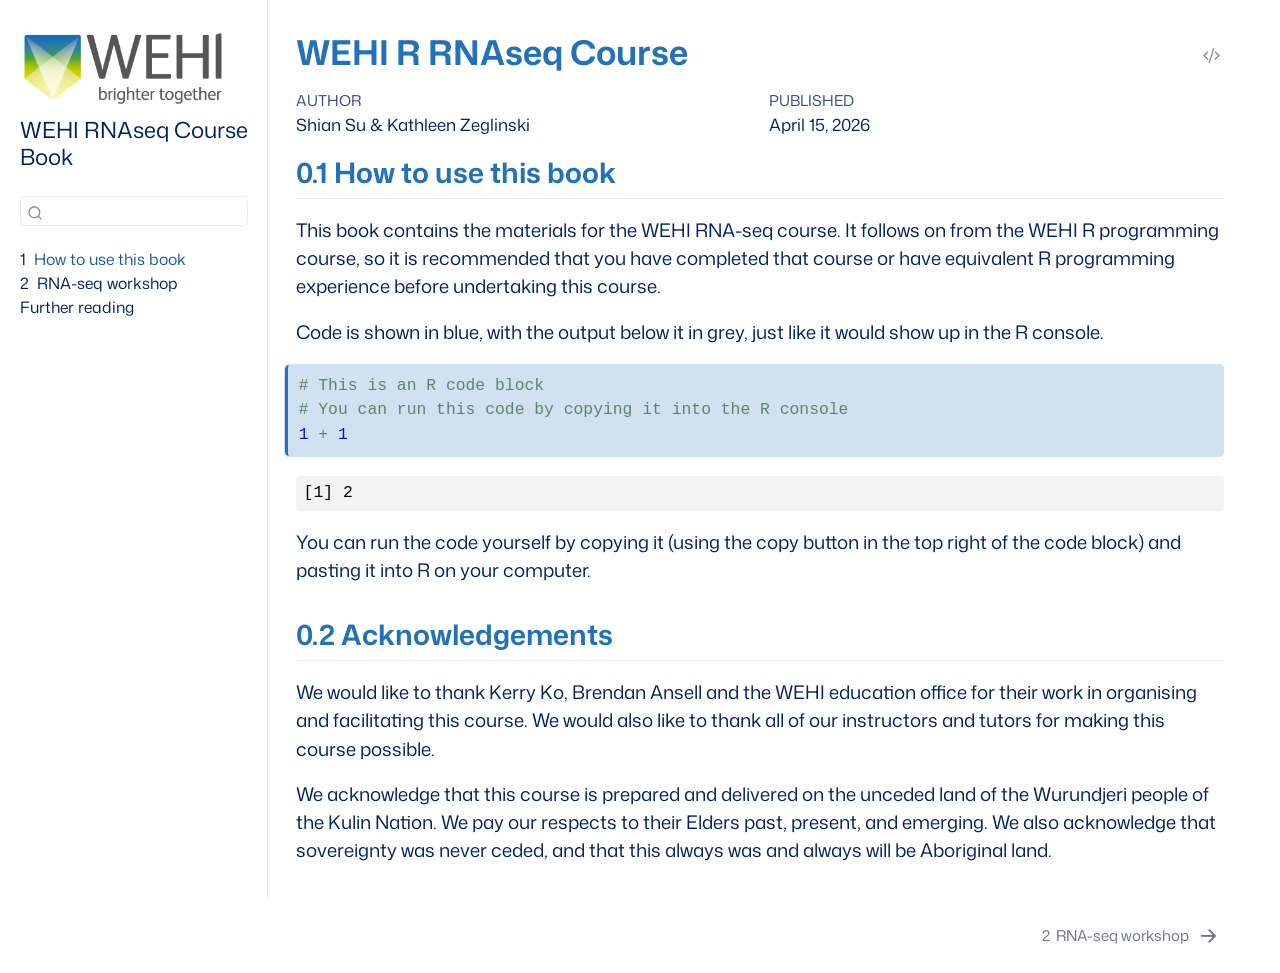
==== commit f9b58501: "Built site for gh-pages" ====
--- a/index.html
+++ b/index.html
@@ -2,15 +2,18 @@
 <html xmlns="http://www.w3.org/1999/xhtml" lang="en" xml:lang="en"><head>
 
 <meta charset="utf-8">
-<meta name="generator" content="quarto-1.6.42">
+<meta name="generator" content="quarto-1.9.37">
 
 <meta name="viewport" content="width=device-width, initial-scale=1.0, user-scalable=yes">
 
 <meta name="author" content="Shian Su &amp; Kathleen Zeglinski">
-<meta name="dcterms.date" content="2025-10-23">
+<meta name="dcterms.date" content="2026-04-15">
 
 <title>WEHI R RNAseq Course</title>
 <style>
+/* Default styles provided by pandoc.
+** See https://pandoc.org/MANUAL.html#variables-for-html for config info.
+*/
 code{white-space: pre-wrap;}
 span.smallcaps{font-variant: small-caps;}
 div.columns{display: flex; gap: min(4vw, 1.5em);}
@@ -23,8 +26,9 @@
   vertical-align: middle;
 }
 /* CSS for syntax highlighting */
+html { -webkit-text-size-adjust: 100%; }
 pre > code.sourceCode { white-space: pre; position: relative; }
-pre > code.sourceCode > span { line-height: 1.25; }
+pre > code.sourceCode > span { display: inline-block; line-height: 1.25; }
 pre > code.sourceCode > span:empty { height: 1.2em; }
 .sourceCode { overflow: visible; }
 code.sourceCode > span { color: inherit; text-decoration: inherit; }
@@ -35,7 +39,7 @@
 }
 @media print {
 pre > code.sourceCode { white-space: pre-wrap; }
-pre > code.sourceCode > span { display: inline-block; text-indent: -5em; padding-left: 5em; }
+pre > code.sourceCode > span { text-indent: -5em; padding-left: 5em; }
 }
 pre.numberSource code
   { counter-reset: source-line 0; }
@@ -68,15 +72,16 @@
 <meta name="quarto:offset" content="./">
 <link href="./1_content.html" rel="next">
 <link href="./favicon.ico" rel="icon">
-<script src="site_libs/quarto-html/quarto.js"></script>
+<script src="site_libs/quarto-html/quarto.js" type="module"></script>
+<script src="site_libs/quarto-html/tabsets/tabsets.js" type="module"></script>
 <script src="site_libs/quarto-html/popper.min.js"></script>
 <script src="site_libs/quarto-html/tippy.umd.min.js"></script>
 <script src="site_libs/quarto-html/anchor.min.js"></script>
 <link href="site_libs/quarto-html/tippy.css" rel="stylesheet">
-<link href="site_libs/quarto-html/quarto-syntax-highlighting-063905fb60d21bb612e30333561bc9be.css" rel="stylesheet" id="quarto-text-highlighting-styles">
+<link href="site_libs/quarto-html/quarto-syntax-highlighting-e7c96278881d0201062729081aecfb47.css" rel="stylesheet" id="quarto-text-highlighting-styles">
 <script src="site_libs/bootstrap/bootstrap.min.js"></script>
 <link href="site_libs/bootstrap/bootstrap-icons.css" rel="stylesheet">
-<link href="site_libs/bootstrap/bootstrap-ee22da2db2cf0c267ae220c203eece4d.min.css" rel="stylesheet" append-hash="true" id="quarto-bootstrap" data-mode="light">
+<link href="site_libs/bootstrap/bootstrap-72ede02cb614fa647f634e0000b82d30.min.css" rel="stylesheet" append-hash="true" id="quarto-bootstrap" data-mode="light">
 <link href="site_libs/quarto-contrib/alpine-3.12/buttons.css" rel="stylesheet">
 <script id="quarto-search-options" type="application/json">{
   "location": "sidebar",
@@ -109,7 +114,7 @@
 
 </head>
 
-<body class="nav-sidebar docked fullcontent">
+<body class="nav-sidebar docked fullcontent quarto-light">
 
 <div id="quarto-search-results"></div>
   <header id="quarto-header" class="headroom fixed-top">
@@ -133,7 +138,8 @@
   <nav id="quarto-sidebar" class="sidebar collapse collapse-horizontal quarto-sidebar-collapse-item sidebar-navigation docked overflow-auto">
     <div class="pt-lg-2 mt-2 text-left sidebar-header sidebar-header-stacked">
       <a href="./index.html" class="sidebar-logo-link">
-      <img src="./WEHI_RGB_logo.png" alt="" class="sidebar-logo py-0 d-lg-inline d-none">
+      <img src="./WEHI_RGB_logo.png" alt="" class="sidebar-logo light-content py-0 d-lg-inline d-none">
+      <img src="./WEHI_RGB_logo.png" alt="" class="sidebar-logo dark-content py-0 d-lg-inline d-none">
       </a>
     <div class="sidebar-title mb-0 py-0">
       <a href="./">WEHI RNAseq Course Book</a> 
@@ -158,6 +164,12 @@
  <span class="menu-text"><span class="chapter-number">2</span>&nbsp; <span class="chapter-title">RNA-seq workshop</span></span></a>
   </div>
 </li>
+        <li class="sidebar-item">
+  <div class="sidebar-item-container"> 
+  <a href="./99_further_reading.html" class="sidebar-item-text sidebar-link">
+ <span class="menu-text">Further reading</span></a>
+  </div>
+</li>
     </ul>
     </div>
 </nav>
@@ -186,7 +198,7 @@
     <div>
     <div class="quarto-title-meta-heading">Published</div>
     <div class="quarto-title-meta-contents">
-      <p class="date">October 23, 2025</p>
+      <p class="date">April 15, 2026</p>
     </div>
   </div>
   
@@ -208,9 +220,9 @@
 This session completes the RNA-seq analysis workflow. You will learn how to construct design and contrast matrices for specifying statistical comparisons, use the `voom()` function to model the mean-variance relationship in RNA-seq data, fit gene-wise linear models with empirical Bayes moderation, perform statistical testing to identify differentially expressed genes, create publication-quality MA plots to visualize results, and export analysis results to files for sharing or publication. -->
 <p>Code is shown in blue, with the output below it in grey, just like it would show up in the R console.</p>
 <div class="cell">
-<div class="sourceCode cell-code" id="cb1"><pre class="sourceCode r code-with-copy"><code class="sourceCode r"><span id="cb1-1"><a href="#cb1-1" aria-hidden="true" tabindex="-1"></a><span class="co"># This is an R code block</span></span>
+<div class="code-copy-outer-scaffold"><div class="sourceCode cell-code" id="cb1"><pre class="sourceCode r code-with-copy"><code class="sourceCode r"><span id="cb1-1"><a href="#cb1-1" aria-hidden="true" tabindex="-1"></a><span class="co"># This is an R code block</span></span>
 <span id="cb1-2"><a href="#cb1-2" aria-hidden="true" tabindex="-1"></a><span class="co"># You can run this code by copying it into the R console</span></span>
-<span id="cb1-3"><a href="#cb1-3" aria-hidden="true" tabindex="-1"></a><span class="dv">1</span> <span class="sc">+</span> <span class="dv">1</span></span></code><button title="Copy to Clipboard" class="code-copy-button"><i class="bi"></i></button></pre></div>
+<span id="cb1-3"><a href="#cb1-3" aria-hidden="true" tabindex="-1"></a><span class="dv">1</span> <span class="sc">+</span> <span class="dv">1</span></span></code></pre></div><button title="Copy to Clipboard" class="code-copy-button"><i class="bi"></i></button></div>
 <div class="cell-output cell-output-stdout">
 <pre><code>[1] 2</code></pre>
 </div>
@@ -229,287 +241,294 @@
 
 </main> <!-- /main -->
 <script id="quarto-html-after-body" type="application/javascript">
-window.document.addEventListener("DOMContentLoaded", function (event) {
-  const toggleBodyColorMode = (bsSheetEl) => {
-    const mode = bsSheetEl.getAttribute("data-mode");
-    const bodyEl = window.document.querySelector("body");
-    if (mode === "dark") {
-      bodyEl.classList.add("quarto-dark");
-      bodyEl.classList.remove("quarto-light");
-    } else {
-      bodyEl.classList.add("quarto-light");
-      bodyEl.classList.remove("quarto-dark");
-    }
-  }
-  const toggleBodyColorPrimary = () => {
-    const bsSheetEl = window.document.querySelector("link#quarto-bootstrap");
-    if (bsSheetEl) {
-      toggleBodyColorMode(bsSheetEl);
-    }
-  }
-  toggleBodyColorPrimary();  
-  const icon = "";
-  const anchorJS = new window.AnchorJS();
-  anchorJS.options = {
-    placement: 'right',
-    icon: icon
-  };
-  anchorJS.add('.anchored');
-  const isCodeAnnotation = (el) => {
-    for (const clz of el.classList) {
-      if (clz.startsWith('code-annotation-')) {                     
-        return true;
-      }
-    }
-    return false;
-  }
-  const onCopySuccess = function(e) {
-    // button target
-    const button = e.trigger;
-    // don't keep focus
-    button.blur();
-    // flash "checked"
-    button.classList.add('code-copy-button-checked');
-    var currentTitle = button.getAttribute("title");
-    button.setAttribute("title", "Copied!");
-    let tooltip;
-    if (window.bootstrap) {
-      button.setAttribute("data-bs-toggle", "tooltip");
-      button.setAttribute("data-bs-placement", "left");
-      button.setAttribute("data-bs-title", "Copied!");
-      tooltip = new bootstrap.Tooltip(button, 
-        { trigger: "manual", 
-          customClass: "code-copy-button-tooltip",
-          offset: [0, -8]});
-      tooltip.show();    
-    }
-    setTimeout(function() {
-      if (tooltip) {
-        tooltip.hide();
-        button.removeAttribute("data-bs-title");
-        button.removeAttribute("data-bs-toggle");
-        button.removeAttribute("data-bs-placement");
-      }
-      button.setAttribute("title", currentTitle);
-      button.classList.remove('code-copy-button-checked');
-    }, 1000);
-    // clear code selection
-    e.clearSelection();
-  }
-  const getTextToCopy = function(trigger) {
-      const codeEl = trigger.previousElementSibling.cloneNode(true);
+  window.document.addEventListener("DOMContentLoaded", function (event) {
+    const icon = "";
+    const anchorJS = new window.AnchorJS();
+    anchorJS.options = {
+      placement: 'right',
+      icon: icon
+    };
+    anchorJS.add('.anchored');
+    const isCodeAnnotation = (el) => {
+      for (const clz of el.classList) {
+        if (clz.startsWith('code-annotation-')) {                     
+          return true;
+        }
+      }
+      return false;
+    }
+    const onCopySuccess = function(e) {
+      // button target
+      const button = e.trigger;
+      // don't keep focus
+      button.blur();
+      // flash "checked"
+      button.classList.add('code-copy-button-checked');
+      var currentTitle = button.getAttribute("title");
+      button.setAttribute("title", "Copied!");
+      let tooltip;
+      if (window.bootstrap) {
+        button.setAttribute("data-bs-toggle", "tooltip");
+        button.setAttribute("data-bs-placement", "left");
+        button.setAttribute("data-bs-title", "Copied!");
+        tooltip = new bootstrap.Tooltip(button, 
+          { trigger: "manual", 
+            customClass: "code-copy-button-tooltip",
+            offset: [0, -8]});
+        tooltip.show();    
+      }
+      setTimeout(function() {
+        if (tooltip) {
+          tooltip.hide();
+          button.removeAttribute("data-bs-title");
+          button.removeAttribute("data-bs-toggle");
+          button.removeAttribute("data-bs-placement");
+        }
+        button.setAttribute("title", currentTitle);
+        button.classList.remove('code-copy-button-checked');
+      }, 1000);
+      // clear code selection
+      e.clearSelection();
+    }
+    const getTextToCopy = function(trigger) {
+      const outerScaffold = trigger.parentElement.cloneNode(true);
+      const codeEl = outerScaffold.querySelector('code');
       for (const childEl of codeEl.children) {
         if (isCodeAnnotation(childEl)) {
           childEl.remove();
         }
       }
       return codeEl.innerText;
-  }
-  const clipboard = new window.ClipboardJS('.code-copy-button:not([data-in-quarto-modal])', {
-    text: getTextToCopy
-  });
-  clipboard.on('success', onCopySuccess);
-  if (window.document.getElementById('quarto-embedded-source-code-modal')) {
-    const clipboardModal = new window.ClipboardJS('.code-copy-button[data-in-quarto-modal]', {
-      text: getTextToCopy,
-      container: window.document.getElementById('quarto-embedded-source-code-modal')
+    }
+    const clipboard = new window.ClipboardJS('.code-copy-button:not([data-in-quarto-modal])', {
+      text: getTextToCopy
     });
-    clipboardModal.on('success', onCopySuccess);
-  }
-  const viewSource = window.document.getElementById('quarto-view-source') ||
-                     window.document.getElementById('quarto-code-tools-source');
-  if (viewSource) {
-    const sourceUrl = viewSource.getAttribute("data-quarto-source-url");
-    viewSource.addEventListener("click", function(e) {
-      if (sourceUrl) {
-        // rstudio viewer pane
-        if (/\bcapabilities=\b/.test(window.location)) {
-          window.open(sourceUrl);
+    clipboard.on('success', onCopySuccess);
+    if (window.document.getElementById('quarto-embedded-source-code-modal')) {
+      const clipboardModal = new window.ClipboardJS('.code-copy-button[data-in-quarto-modal]', {
+        text: getTextToCopy,
+        container: window.document.getElementById('quarto-embedded-source-code-modal')
+      });
+      clipboardModal.on('success', onCopySuccess);
+    }
+    const viewSource = window.document.getElementById('quarto-view-source') ||
+                       window.document.getElementById('quarto-code-tools-source');
+    if (viewSource) {
+      const sourceUrl = viewSource.getAttribute("data-quarto-source-url");
+      viewSource.addEventListener("click", function(e) {
+        if (sourceUrl) {
+          // rstudio viewer pane
+          if (/\bcapabilities=\b/.test(window.location)) {
+            window.open(sourceUrl);
+          } else {
+            window.location.href = sourceUrl;
+          }
         } else {
-          window.location.href = sourceUrl;
+          const modal = new bootstrap.Modal(document.getElementById('quarto-embedded-source-code-modal'));
+          modal.show();
+        }
+        return false;
+      });
+    }
+    function toggleCodeHandler(show) {
+      return function(e) {
+        const detailsSrc = window.document.querySelectorAll(".cell > details > .sourceCode");
+        for (let i=0; i<detailsSrc.length; i++) {
+          const details = detailsSrc[i].parentElement;
+          if (show) {
+            details.open = true;
+          } else {
+            details.removeAttribute("open");
+          }
+        }
+        const cellCodeDivs = window.document.querySelectorAll(".cell > .sourceCode");
+        const fromCls = show ? "hidden" : "unhidden";
+        const toCls = show ? "unhidden" : "hidden";
+        for (let i=0; i<cellCodeDivs.length; i++) {
+          const codeDiv = cellCodeDivs[i];
+          if (codeDiv.classList.contains(fromCls)) {
+            codeDiv.classList.remove(fromCls);
+            codeDiv.classList.add(toCls);
+          } 
+        }
+        return false;
+      }
+    }
+    const hideAllCode = window.document.getElementById("quarto-hide-all-code");
+    if (hideAllCode) {
+      hideAllCode.addEventListener("click", toggleCodeHandler(false));
+    }
+    const showAllCode = window.document.getElementById("quarto-show-all-code");
+    if (showAllCode) {
+      showAllCode.addEventListener("click", toggleCodeHandler(true));
+    }
+      var localhostRegex = new RegExp(/^(?:http|https):\/\/localhost\:?[0-9]*\//);
+      var mailtoRegex = new RegExp(/^mailto:/);
+        var filterRegex = new RegExp('/' + window.location.host + '/');
+      var isInternal = (href) => {
+          return filterRegex.test(href) || localhostRegex.test(href) || mailtoRegex.test(href);
+      }
+      // Inspect non-navigation links and adorn them if external
+     var links = window.document.querySelectorAll('a[href]:not(.nav-link):not(.navbar-brand):not(.toc-action):not(.sidebar-link):not(.sidebar-item-toggle):not(.pagination-link):not(.no-external):not([aria-hidden]):not(.dropdown-item):not(.quarto-navigation-tool):not(.about-link)');
+      for (var i=0; i<links.length; i++) {
+        const link = links[i];
+        if (!isInternal(link.href)) {
+          // undo the damage that might have been done by quarto-nav.js in the case of
+          // links that we want to consider external
+          if (link.dataset.originalHref !== undefined) {
+            link.href = link.dataset.originalHref;
+          }
+        }
+      }
+    function tippyHover(el, contentFn, onTriggerFn, onUntriggerFn) {
+      const config = {
+        allowHTML: true,
+        maxWidth: 500,
+        delay: 100,
+        arrow: false,
+        appendTo: function(el) {
+            return el.parentElement;
+        },
+        interactive: true,
+        interactiveBorder: 10,
+        theme: 'quarto',
+        placement: 'bottom-start',
+      };
+      if (contentFn) {
+        config.content = contentFn;
+      }
+      if (onTriggerFn) {
+        config.onTrigger = onTriggerFn;
+      }
+      if (onUntriggerFn) {
+        config.onUntrigger = onUntriggerFn;
+      }
+      window.tippy(el, config); 
+    }
+    const noterefs = window.document.querySelectorAll('a[role="doc-noteref"]');
+    for (var i=0; i<noterefs.length; i++) {
+      const ref = noterefs[i];
+      tippyHover(ref, function() {
+        // use id or data attribute instead here
+        let href = ref.getAttribute('data-footnote-href') || ref.getAttribute('href');
+        try { href = new URL(href).hash; } catch {}
+        const id = href.replace(/^#\/?/, "");
+        const note = window.document.getElementById(id);
+        if (note) {
+          return note.innerHTML;
+        } else {
+          return "";
+        }
+      });
+    }
+    const xrefs = window.document.querySelectorAll('a.quarto-xref');
+    const processXRef = (id, note) => {
+      // Strip column container classes
+      const stripColumnClz = (el) => {
+        el.classList.remove("page-full", "page-columns");
+        if (el.children) {
+          for (const child of el.children) {
+            stripColumnClz(child);
+          }
+        }
+      }
+      stripColumnClz(note)
+      if (id === null || id.startsWith('sec-')) {
+        // Special case sections, only their first couple elements
+        const container = document.createElement("div");
+        if (note.children && note.children.length > 2) {
+          container.appendChild(note.children[0].cloneNode(true));
+          for (let i = 1; i < note.children.length; i++) {
+            const child = note.children[i];
+            if (child.tagName === "P" && child.innerText === "") {
+              continue;
+            } else {
+              container.appendChild(child.cloneNode(true));
+              break;
+            }
+          }
+          if (window.Quarto?.typesetMath) {
+            window.Quarto.typesetMath(container);
+          }
+          return container.innerHTML
+        } else {
+          if (window.Quarto?.typesetMath) {
+            window.Quarto.typesetMath(note);
+          }
+          return note.innerHTML;
         }
       } else {
-        const modal = new bootstrap.Modal(document.getElementById('quarto-embedded-source-code-modal'));
-        modal.show();
-      }
-      return false;
-    });
-  }
-  function toggleCodeHandler(show) {
-    return function(e) {
-      const detailsSrc = window.document.querySelectorAll(".cell > details > .sourceCode");
-      for (let i=0; i<detailsSrc.length; i++) {
-        const details = detailsSrc[i].parentElement;
-        if (show) {
-          details.open = true;
-        } else {
-          details.removeAttribute("open");
-        }
-      }
-      const cellCodeDivs = window.document.querySelectorAll(".cell > .sourceCode");
-      const fromCls = show ? "hidden" : "unhidden";
-      const toCls = show ? "unhidden" : "hidden";
-      for (let i=0; i<cellCodeDivs.length; i++) {
-        const codeDiv = cellCodeDivs[i];
-        if (codeDiv.classList.contains(fromCls)) {
-          codeDiv.classList.remove(fromCls);
-          codeDiv.classList.add(toCls);
-        } 
-      }
-      return false;
-    }
-  }
-  const hideAllCode = window.document.getElementById("quarto-hide-all-code");
-  if (hideAllCode) {
-    hideAllCode.addEventListener("click", toggleCodeHandler(false));
-  }
-  const showAllCode = window.document.getElementById("quarto-show-all-code");
-  if (showAllCode) {
-    showAllCode.addEventListener("click", toggleCodeHandler(true));
-  }
-    var localhostRegex = new RegExp(/^(?:http|https):\/\/localhost\:?[0-9]*\//);
-    var mailtoRegex = new RegExp(/^mailto:/);
-      var filterRegex = new RegExp('/' + window.location.host + '/');
-    var isInternal = (href) => {
-        return filterRegex.test(href) || localhostRegex.test(href) || mailtoRegex.test(href);
-    }
-    // Inspect non-navigation links and adorn them if external
- 	var links = window.document.querySelectorAll('a[href]:not(.nav-link):not(.navbar-brand):not(.toc-action):not(.sidebar-link):not(.sidebar-item-toggle):not(.pagination-link):not(.no-external):not([aria-hidden]):not(.dropdown-item):not(.quarto-navigation-tool):not(.about-link)');
-    for (var i=0; i<links.length; i++) {
-      const link = links[i];
-      if (!isInternal(link.href)) {
-        // undo the damage that might have been done by quarto-nav.js in the case of
-        // links that we want to consider external
-        if (link.dataset.originalHref !== undefined) {
-          link.href = link.dataset.originalHref;
-        }
-      }
-    }
-  function tippyHover(el, contentFn, onTriggerFn, onUntriggerFn) {
-    const config = {
-      allowHTML: true,
-      maxWidth: 500,
-      delay: 100,
-      arrow: false,
-      appendTo: function(el) {
-          return el.parentElement;
-      },
-      interactive: true,
-      interactiveBorder: 10,
-      theme: 'quarto',
-      placement: 'bottom-start',
-    };
-    if (contentFn) {
-      config.content = contentFn;
-    }
-    if (onTriggerFn) {
-      config.onTrigger = onTriggerFn;
-    }
-    if (onUntriggerFn) {
-      config.onUntrigger = onUntriggerFn;
-    }
-    window.tippy(el, config); 
-  }
-  const noterefs = window.document.querySelectorAll('a[role="doc-noteref"]');
-  for (var i=0; i<noterefs.length; i++) {
-    const ref = noterefs[i];
-    tippyHover(ref, function() {
-      // use id or data attribute instead here
-      let href = ref.getAttribute('data-footnote-href') || ref.getAttribute('href');
-      try { href = new URL(href).hash; } catch {}
-      const id = href.replace(/^#\/?/, "");
-      const note = window.document.getElementById(id);
-      if (note) {
-        return note.innerHTML;
-      } else {
-        return "";
-      }
-    });
-  }
-  const xrefs = window.document.querySelectorAll('a.quarto-xref');
-  const processXRef = (id, note) => {
-    // Strip column container classes
-    const stripColumnClz = (el) => {
-      el.classList.remove("page-full", "page-columns");
-      if (el.children) {
-        for (const child of el.children) {
-          stripColumnClz(child);
-        }
-      }
-    }
-    stripColumnClz(note)
-    if (id === null || id.startsWith('sec-')) {
-      // Special case sections, only their first couple elements
-      const container = document.createElement("div");
-      if (note.children && note.children.length > 2) {
-        container.appendChild(note.children[0].cloneNode(true));
-        for (let i = 1; i < note.children.length; i++) {
-          const child = note.children[i];
-          if (child.tagName === "P" && child.innerText === "") {
-            continue;
-          } else {
-            container.appendChild(child.cloneNode(true));
-            break;
-          }
-        }
-        if (window.Quarto?.typesetMath) {
-          window.Quarto.typesetMath(container);
-        }
-        return container.innerHTML
-      } else {
+        // Remove any anchor links if they are present
+        const anchorLink = note.querySelector('a.anchorjs-link');
+        if (anchorLink) {
+          anchorLink.remove();
+        }
         if (window.Quarto?.typesetMath) {
           window.Quarto.typesetMath(note);
         }
-        return note.innerHTML;
-      }
-    } else {
-      // Remove any anchor links if they are present
-      const anchorLink = note.querySelector('a.anchorjs-link');
-      if (anchorLink) {
-        anchorLink.remove();
-      }
-      if (window.Quarto?.typesetMath) {
-        window.Quarto.typesetMath(note);
-      }
-      if (note.classList.contains("callout")) {
-        return note.outerHTML;
-      } else {
-        return note.innerHTML;
-      }
-    }
-  }
-  for (var i=0; i<xrefs.length; i++) {
-    const xref = xrefs[i];
-    tippyHover(xref, undefined, function(instance) {
-      instance.disable();
-      let url = xref.getAttribute('href');
-      let hash = undefined; 
-      if (url.startsWith('#')) {
-        hash = url;
-      } else {
-        try { hash = new URL(url).hash; } catch {}
-      }
-      if (hash) {
-        const id = hash.replace(/^#\/?/, "");
-        const note = window.document.getElementById(id);
-        if (note !== null) {
-          try {
-            const html = processXRef(id, note.cloneNode(true));
-            instance.setContent(html);
-          } finally {
-            instance.enable();
-            instance.show();
-          }
+        if (note.classList.contains("callout")) {
+          return note.outerHTML;
         } else {
-          // See if we can fetch this
-          fetch(url.split('#')[0])
+          return note.innerHTML;
+        }
+      }
+    }
+    for (var i=0; i<xrefs.length; i++) {
+      const xref = xrefs[i];
+      tippyHover(xref, undefined, function(instance) {
+        instance.disable();
+        let url = xref.getAttribute('href');
+        let hash = undefined; 
+        if (url.startsWith('#')) {
+          hash = url;
+        } else {
+          try { hash = new URL(url).hash; } catch {}
+        }
+        if (hash) {
+          const id = hash.replace(/^#\/?/, "");
+          const note = window.document.getElementById(id);
+          if (note !== null) {
+            try {
+              const html = processXRef(id, note.cloneNode(true));
+              instance.setContent(html);
+            } finally {
+              instance.enable();
+              instance.show();
+            }
+          } else {
+            // See if we can fetch this
+            fetch(url.split('#')[0])
+            .then(res => res.text())
+            .then(html => {
+              const parser = new DOMParser();
+              const htmlDoc = parser.parseFromString(html, "text/html");
+              const note = htmlDoc.getElementById(id);
+              if (note !== null) {
+                const html = processXRef(id, note);
+                instance.setContent(html);
+              } 
+            }).finally(() => {
+              instance.enable();
+              instance.show();
+            });
+          }
+        } else {
+          // See if we can fetch a full url (with no hash to target)
+          // This is a special case and we should probably do some content thinning / targeting
+          fetch(url)
           .then(res => res.text())
           .then(html => {
             const parser = new DOMParser();
             const htmlDoc = parser.parseFromString(html, "text/html");
-            const note = htmlDoc.getElementById(id);
+            const note = htmlDoc.querySelector('main.content');
             if (note !== null) {
-              const html = processXRef(id, note);
+              // This should only happen for chapter cross references
+              // (since there is no id in the URL)
+              // remove the first header
+              if (note.children.length > 0 && note.children[0].tagName === "HEADER") {
+                note.children[0].remove();
+              }
+              const html = processXRef(null, note);
               instance.setContent(html);
             } 
           }).finally(() => {
@@ -517,185 +536,161 @@
             instance.show();
           });
         }
+      }, function(instance) {
+      });
+    }
+        let selectedAnnoteEl;
+        const selectorForAnnotation = ( cell, annotation) => {
+          let cellAttr = 'data-code-cell="' + cell + '"';
+          let lineAttr = 'data-code-annotation="' +  annotation + '"';
+          const selector = 'span[' + cellAttr + '][' + lineAttr + ']';
+          return selector;
+        }
+        const selectCodeLines = (annoteEl) => {
+          const doc = window.document;
+          const targetCell = annoteEl.getAttribute("data-target-cell");
+          const targetAnnotation = annoteEl.getAttribute("data-target-annotation");
+          const annoteSpan = window.document.querySelector(selectorForAnnotation(targetCell, targetAnnotation));
+          const lines = annoteSpan.getAttribute("data-code-lines").split(",");
+          const lineIds = lines.map((line) => {
+            return targetCell + "-" + line;
+          })
+          let top = null;
+          let height = null;
+          let parent = null;
+          if (lineIds.length > 0) {
+              //compute the position of the single el (top and bottom and make a div)
+              const el = window.document.getElementById(lineIds[0]);
+              top = el.offsetTop;
+              height = el.offsetHeight;
+              parent = el.parentElement.parentElement;
+            if (lineIds.length > 1) {
+              const lastEl = window.document.getElementById(lineIds[lineIds.length - 1]);
+              const bottom = lastEl.offsetTop + lastEl.offsetHeight;
+              height = bottom - top;
+            }
+            if (top !== null && height !== null && parent !== null) {
+              // cook up a div (if necessary) and position it 
+              let div = window.document.getElementById("code-annotation-line-highlight");
+              if (div === null) {
+                div = window.document.createElement("div");
+                div.setAttribute("id", "code-annotation-line-highlight");
+                div.style.position = 'absolute';
+                parent.appendChild(div);
+              }
+              div.style.top = top - 2 + "px";
+              div.style.height = height + 4 + "px";
+              div.style.left = 0;
+              let gutterDiv = window.document.getElementById("code-annotation-line-highlight-gutter");
+              if (gutterDiv === null) {
+                gutterDiv = window.document.createElement("div");
+                gutterDiv.setAttribute("id", "code-annotation-line-highlight-gutter");
+                gutterDiv.style.position = 'absolute';
+                const codeCell = window.document.getElementById(targetCell);
+                const gutter = codeCell.querySelector('.code-annotation-gutter');
+                gutter.appendChild(gutterDiv);
+              }
+              gutterDiv.style.top = top - 2 + "px";
+              gutterDiv.style.height = height + 4 + "px";
+            }
+            selectedAnnoteEl = annoteEl;
+          }
+        };
+        const unselectCodeLines = () => {
+          const elementsIds = ["code-annotation-line-highlight", "code-annotation-line-highlight-gutter"];
+          elementsIds.forEach((elId) => {
+            const div = window.document.getElementById(elId);
+            if (div) {
+              div.remove();
+            }
+          });
+          selectedAnnoteEl = undefined;
+        };
+          // Handle positioning of the toggle
+      window.addEventListener(
+        "resize",
+        throttle(() => {
+          elRect = undefined;
+          if (selectedAnnoteEl) {
+            selectCodeLines(selectedAnnoteEl);
+          }
+        }, 10)
+      );
+      function throttle(fn, ms) {
+      let throttle = false;
+      let timer;
+        return (...args) => {
+          if(!throttle) { // first call gets through
+              fn.apply(this, args);
+              throttle = true;
+          } else { // all the others get throttled
+              if(timer) clearTimeout(timer); // cancel #2
+              timer = setTimeout(() => {
+                fn.apply(this, args);
+                timer = throttle = false;
+              }, ms);
+          }
+        };
+      }
+        // Attach click handler to the DT
+        const annoteDls = window.document.querySelectorAll('dt[data-target-cell]');
+        for (const annoteDlNode of annoteDls) {
+          annoteDlNode.addEventListener('click', (event) => {
+            const clickedEl = event.target;
+            if (clickedEl !== selectedAnnoteEl) {
+              unselectCodeLines();
+              const activeEl = window.document.querySelector('dt[data-target-cell].code-annotation-active');
+              if (activeEl) {
+                activeEl.classList.remove('code-annotation-active');
+              }
+              selectCodeLines(clickedEl);
+              clickedEl.classList.add('code-annotation-active');
+            } else {
+              // Unselect the line
+              unselectCodeLines();
+              clickedEl.classList.remove('code-annotation-active');
+            }
+          });
+        }
+    const findCites = (el) => {
+      const parentEl = el.parentElement;
+      if (parentEl) {
+        const cites = parentEl.dataset.cites;
+        if (cites) {
+          return {
+            el,
+            cites: cites.split(' ')
+          };
+        } else {
+          return findCites(el.parentElement)
+        }
       } else {
-        // See if we can fetch a full url (with no hash to target)
-        // This is a special case and we should probably do some content thinning / targeting
-        fetch(url)
-        .then(res => res.text())
-        .then(html => {
-          const parser = new DOMParser();
-          const htmlDoc = parser.parseFromString(html, "text/html");
-          const note = htmlDoc.querySelector('main.content');
-          if (note !== null) {
-            // This should only happen for chapter cross references
-            // (since there is no id in the URL)
-            // remove the first header
-            if (note.children.length > 0 && note.children[0].tagName === "HEADER") {
-              note.children[0].remove();
+        return undefined;
+      }
+    };
+    var bibliorefs = window.document.querySelectorAll('a[role="doc-biblioref"]');
+    for (var i=0; i<bibliorefs.length; i++) {
+      const ref = bibliorefs[i];
+      const citeInfo = findCites(ref);
+      if (citeInfo) {
+        tippyHover(citeInfo.el, function() {
+          var popup = window.document.createElement('div');
+          citeInfo.cites.forEach(function(cite) {
+            var citeDiv = window.document.createElement('div');
+            citeDiv.classList.add('hanging-indent');
+            citeDiv.classList.add('csl-entry');
+            var biblioDiv = window.document.getElementById('ref-' + cite);
+            if (biblioDiv) {
+              citeDiv.innerHTML = biblioDiv.innerHTML;
             }
-            const html = processXRef(null, note);
-            instance.setContent(html);
-          } 
-        }).finally(() => {
-          instance.enable();
-          instance.show();
+            popup.appendChild(citeDiv);
+          });
+          return popup.innerHTML;
         });
       }
-    }, function(instance) {
-    });
-  }
-      let selectedAnnoteEl;
-      const selectorForAnnotation = ( cell, annotation) => {
-        let cellAttr = 'data-code-cell="' + cell + '"';
-        let lineAttr = 'data-code-annotation="' +  annotation + '"';
-        const selector = 'span[' + cellAttr + '][' + lineAttr + ']';
-        return selector;
-      }
-      const selectCodeLines = (annoteEl) => {
-        const doc = window.document;
-        const targetCell = annoteEl.getAttribute("data-target-cell");
-        const targetAnnotation = annoteEl.getAttribute("data-target-annotation");
-        const annoteSpan = window.document.querySelector(selectorForAnnotation(targetCell, targetAnnotation));
-        const lines = annoteSpan.getAttribute("data-code-lines").split(",");
-        const lineIds = lines.map((line) => {
-          return targetCell + "-" + line;
-        })
-        let top = null;
-        let height = null;
-        let parent = null;
-        if (lineIds.length > 0) {
-            //compute the position of the single el (top and bottom and make a div)
-            const el = window.document.getElementById(lineIds[0]);
-            top = el.offsetTop;
-            height = el.offsetHeight;
-            parent = el.parentElement.parentElement;
-          if (lineIds.length > 1) {
-            const lastEl = window.document.getElementById(lineIds[lineIds.length - 1]);
-            const bottom = lastEl.offsetTop + lastEl.offsetHeight;
-            height = bottom - top;
-          }
-          if (top !== null && height !== null && parent !== null) {
-            // cook up a div (if necessary) and position it 
-            let div = window.document.getElementById("code-annotation-line-highlight");
-            if (div === null) {
-              div = window.document.createElement("div");
-              div.setAttribute("id", "code-annotation-line-highlight");
-              div.style.position = 'absolute';
-              parent.appendChild(div);
-            }
-            div.style.top = top - 2 + "px";
-            div.style.height = height + 4 + "px";
-            div.style.left = 0;
-            let gutterDiv = window.document.getElementById("code-annotation-line-highlight-gutter");
-            if (gutterDiv === null) {
-              gutterDiv = window.document.createElement("div");
-              gutterDiv.setAttribute("id", "code-annotation-line-highlight-gutter");
-              gutterDiv.style.position = 'absolute';
-              const codeCell = window.document.getElementById(targetCell);
-              const gutter = codeCell.querySelector('.code-annotation-gutter');
-              gutter.appendChild(gutterDiv);
-            }
-            gutterDiv.style.top = top - 2 + "px";
-            gutterDiv.style.height = height + 4 + "px";
-          }
-          selectedAnnoteEl = annoteEl;
-        }
-      };
-      const unselectCodeLines = () => {
-        const elementsIds = ["code-annotation-line-highlight", "code-annotation-line-highlight-gutter"];
-        elementsIds.forEach((elId) => {
-          const div = window.document.getElementById(elId);
-          if (div) {
-            div.remove();
-          }
-        });
-        selectedAnnoteEl = undefined;
-      };
-        // Handle positioning of the toggle
-    window.addEventListener(
-      "resize",
-      throttle(() => {
-        elRect = undefined;
-        if (selectedAnnoteEl) {
-          selectCodeLines(selectedAnnoteEl);
-        }
-      }, 10)
-    );
-    function throttle(fn, ms) {
-    let throttle = false;
-    let timer;
-      return (...args) => {
-        if(!throttle) { // first call gets through
-            fn.apply(this, args);
-            throttle = true;
-        } else { // all the others get throttled
-            if(timer) clearTimeout(timer); // cancel #2
-            timer = setTimeout(() => {
-              fn.apply(this, args);
-              timer = throttle = false;
-            }, ms);
-        }
-      };
-    }
-      // Attach click handler to the DT
-      const annoteDls = window.document.querySelectorAll('dt[data-target-cell]');
-      for (const annoteDlNode of annoteDls) {
-        annoteDlNode.addEventListener('click', (event) => {
-          const clickedEl = event.target;
-          if (clickedEl !== selectedAnnoteEl) {
-            unselectCodeLines();
-            const activeEl = window.document.querySelector('dt[data-target-cell].code-annotation-active');
-            if (activeEl) {
-              activeEl.classList.remove('code-annotation-active');
-            }
-            selectCodeLines(clickedEl);
-            clickedEl.classList.add('code-annotation-active');
-          } else {
-            // Unselect the line
-            unselectCodeLines();
-            clickedEl.classList.remove('code-annotation-active');
-          }
-        });
-      }
-  const findCites = (el) => {
-    const parentEl = el.parentElement;
-    if (parentEl) {
-      const cites = parentEl.dataset.cites;
-      if (cites) {
-        return {
-          el,
-          cites: cites.split(' ')
-        };
-      } else {
-        return findCites(el.parentElement)
-      }
-    } else {
-      return undefined;
-    }
-  };
-  var bibliorefs = window.document.querySelectorAll('a[role="doc-biblioref"]');
-  for (var i=0; i<bibliorefs.length; i++) {
-    const ref = bibliorefs[i];
-    const citeInfo = findCites(ref);
-    if (citeInfo) {
-      tippyHover(citeInfo.el, function() {
-        var popup = window.document.createElement('div');
-        citeInfo.cites.forEach(function(cite) {
-          var citeDiv = window.document.createElement('div');
-          citeDiv.classList.add('hanging-indent');
-          citeDiv.classList.add('csl-entry');
-          var biblioDiv = window.document.getElementById('ref-' + cite);
-          if (biblioDiv) {
-            citeDiv.innerHTML = biblioDiv.innerHTML;
-          }
-          popup.appendChild(citeDiv);
-        });
-        return popup.innerHTML;
-      });
-    }
-  }
-});
-</script>
+    }
+  });
+  </script>
 <nav class="page-navigation">
   <div class="nav-page nav-page-previous">
   </div>
@@ -705,7 +700,7 @@
       </a>
   </div>
 </nav><div class="modal fade" id="quarto-embedded-source-code-modal" tabindex="-1" aria-labelledby="quarto-embedded-source-code-modal-label" aria-hidden="true"><div class="modal-dialog modal-dialog-scrollable"><div class="modal-content"><div class="modal-header"><h5 class="modal-title" id="quarto-embedded-source-code-modal-label">Source Code</h5><button class="btn-close" data-bs-dismiss="modal"></button></div><div class="modal-body"><div class="">
-<div class="sourceCode" id="cb3" data-shortcodes="false"><pre class="sourceCode markdown code-with-copy"><code class="sourceCode markdown"><span id="cb3-1"><a href="#cb3-1" aria-hidden="true" tabindex="-1"></a><span class="co">---</span></span>
+<div class="code-copy-outer-scaffold"><div class="sourceCode" id="cb3" data-shortcodes="false"><pre class="sourceCode markdown code-with-copy"><code class="sourceCode markdown"><span id="cb3-1"><a href="#cb3-1" aria-hidden="true" tabindex="-1"></a><span class="co">---</span></span>
 <span id="cb3-2"><a href="#cb3-2" aria-hidden="true" tabindex="-1"></a><span class="an">toc:</span><span class="co"> false</span></span>
 <span id="cb3-3"><a href="#cb3-3" aria-hidden="true" tabindex="-1"></a><span class="co">---</span></span>
 <span id="cb3-4"><a href="#cb3-4" aria-hidden="true" tabindex="-1"></a></span>
@@ -733,7 +728,7 @@
 <span id="cb3-28"><a href="#cb3-28" aria-hidden="true" tabindex="-1"></a>We would like to thank Kerry Ko, Brendan Ansell and the WEHI education office for their work in organising and facilitating this course. We would also like to thank all of our instructors and tutors for making this course possible.</span>
 <span id="cb3-29"><a href="#cb3-29" aria-hidden="true" tabindex="-1"></a></span>
 <span id="cb3-30"><a href="#cb3-30" aria-hidden="true" tabindex="-1"></a>We acknowledge that this course is prepared and delivered on the unceded land of the Wurundjeri people of the Kulin Nation. We pay our respects to their Elders past, present, and emerging. We also acknowledge that sovereignty was never ceded, and that this always was and always will be Aboriginal land.</span>
-</code><button title="Copy to Clipboard" class="code-copy-button" data-in-quarto-modal=""><i class="bi"></i></button></pre></div>
+</code></pre></div><button title="Copy to Clipboard" class="code-copy-button" data-in-quarto-modal=""><i class="bi"></i></button></div>
 </div></div></div></div></div>
 </div> <!-- /content -->
 
--- a/site_libs/quarto-html/quarto-syntax-highlighting-e7c96278881d0201062729081aecfb47.css
+++ b/site_libs/quarto-html/quarto-syntax-highlighting-e7c96278881d0201062729081aecfb47.css
@@ -0,0 +1,236 @@
+/* quarto syntax highlight colors */
+:root {
+  --quarto-hl-ot-color: #6b7686;
+  --quarto-hl-at-color: #000000;
+  --quarto-hl-ss-color: #306a20;
+  --quarto-hl-an-color: #fc0ad0;
+  --quarto-hl-fu-color: #000000;
+  --quarto-hl-st-color: #306a20;
+  --quarto-hl-cf-color: #001cf5;
+  --quarto-hl-op-color: #6b7686;
+  --quarto-hl-er-color: #fc0ad0;
+  --quarto-hl-bn-color: #fc0ad0;
+  --quarto-hl-al-color: #fc0ad0;
+  --quarto-hl-va-color: #000000;
+  --quarto-hl-bu-color: #fc0ad0;
+  --quarto-hl-ex-color: #fc0ad0;
+  --quarto-hl-pp-color: #fc0ad0;
+  --quarto-hl-in-color: #fc0ad0;
+  --quarto-hl-vs-color: #306a20;
+  --quarto-hl-wa-color: #fc0ad0;
+  --quarto-hl-do-color: #5b866d;
+  --quarto-hl-im-color: #fc0ad0;
+  --quarto-hl-ch-color: #306a20;
+  --quarto-hl-dt-color: #fc0ad0;
+  --quarto-hl-fl-color: #0014c5;
+  --quarto-hl-co-color: #5b866d;
+  --quarto-hl-cv-color: #5b866d;
+  --quarto-hl-cn-color: #585cf6;
+  --quarto-hl-sc-color: #6b7686;
+  --quarto-hl-dv-color: #0014c5;
+  --quarto-hl-kw-color: #fc0ad0;
+}
+
+/* other quarto variables */
+:root {
+  --quarto-font-monospace: SFMono-Regular, Menlo, Monaco, Consolas, "Liberation Mono", "Courier New", monospace;
+}
+
+/* syntax highlight based on Pandoc's rules */
+pre > code.sourceCode > span {
+  color: #000000;
+}
+
+code.sourceCode > span {
+  color: #000000;
+}
+
+div.sourceCode,
+div.sourceCode pre.sourceCode {
+  color: #000000;
+}
+
+/* Normal */
+code span {
+  color: #000000;
+}
+
+/* Alert */
+code span.al {
+  color: #fc0ad0;
+  font-style: inherit;
+}
+
+/* Annotation */
+code span.an {
+  color: #fc0ad0;
+  font-style: inherit;
+}
+
+/* Attribute */
+code span.at {
+  color: #000000;
+  font-style: inherit;
+}
+
+/* BaseN */
+code span.bn {
+  color: #fc0ad0;
+  font-style: inherit;
+}
+
+/* BuiltIn */
+code span.bu {
+  color: #fc0ad0;
+  font-style: inherit;
+}
+
+/* ControlFlow */
+code span.cf {
+  color: #001cf5;
+  font-style: inherit;
+}
+
+/* Char */
+code span.ch {
+  color: #306a20;
+  font-style: inherit;
+}
+
+/* Constant */
+code span.cn {
+  color: #585cf6;
+  font-style: inherit;
+}
+
+/* Comment */
+code span.co {
+  color: #5b866d;
+  font-style: inherit;
+}
+
+/* CommentVar */
+code span.cv {
+  color: #5b866d;
+  font-style: italic;
+}
+
+/* Documentation */
+code span.do {
+  color: #5b866d;
+  font-style: italic;
+}
+
+/* DataType */
+code span.dt {
+  color: #fc0ad0;
+  font-style: inherit;
+}
+
+/* DecVal */
+code span.dv {
+  color: #0014c5;
+  font-style: inherit;
+}
+
+/* Error */
+code span.er {
+  color: #fc0ad0;
+  font-style: inherit;
+}
+
+/* Extension */
+code span.ex {
+  color: #fc0ad0;
+  font-style: inherit;
+}
+
+/* Float */
+code span.fl {
+  color: #0014c5;
+  font-style: inherit;
+}
+
+/* Function */
+code span.fu {
+  color: #000000;
+  font-style: inherit;
+}
+
+/* Import */
+code span.im {
+  color: #fc0ad0;
+  font-style: inherit;
+}
+
+/* Information */
+code span.in {
+  color: #fc0ad0;
+  font-style: inherit;
+}
+
+/* Keyword */
+code span.kw {
+  color: #fc0ad0;
+  font-style: inherit;
+}
+
+/* Operator */
+code span.op {
+  color: #6b7686;
+  font-style: inherit;
+}
+
+/* Other */
+code span.ot {
+  color: #6b7686;
+  font-style: inherit;
+}
+
+/* Preprocessor */
+code span.pp {
+  color: #fc0ad0;
+  font-style: inherit;
+}
+
+/* SpecialChar */
+code span.sc {
+  color: #6b7686;
+  font-style: inherit;
+}
+
+/* SpecialString */
+code span.ss {
+  color: #306a20;
+  font-style: inherit;
+}
+
+/* String */
+code span.st {
+  color: #306a20;
+  font-style: inherit;
+}
+
+/* Variable */
+code span.va {
+  color: #000000;
+  font-style: inherit;
+}
+
+/* VerbatimString */
+code span.vs {
+  color: #306a20;
+  font-style: inherit;
+}
+
+/* Warning */
+code span.wa {
+  color: #fc0ad0;
+  font-style: italic;
+}
+
+.prevent-inlining {
+  content: "</";
+}
+
+/*# sourceMappingURL=cb38590e09d14371b86916a6bfa1fcd4.css.map */
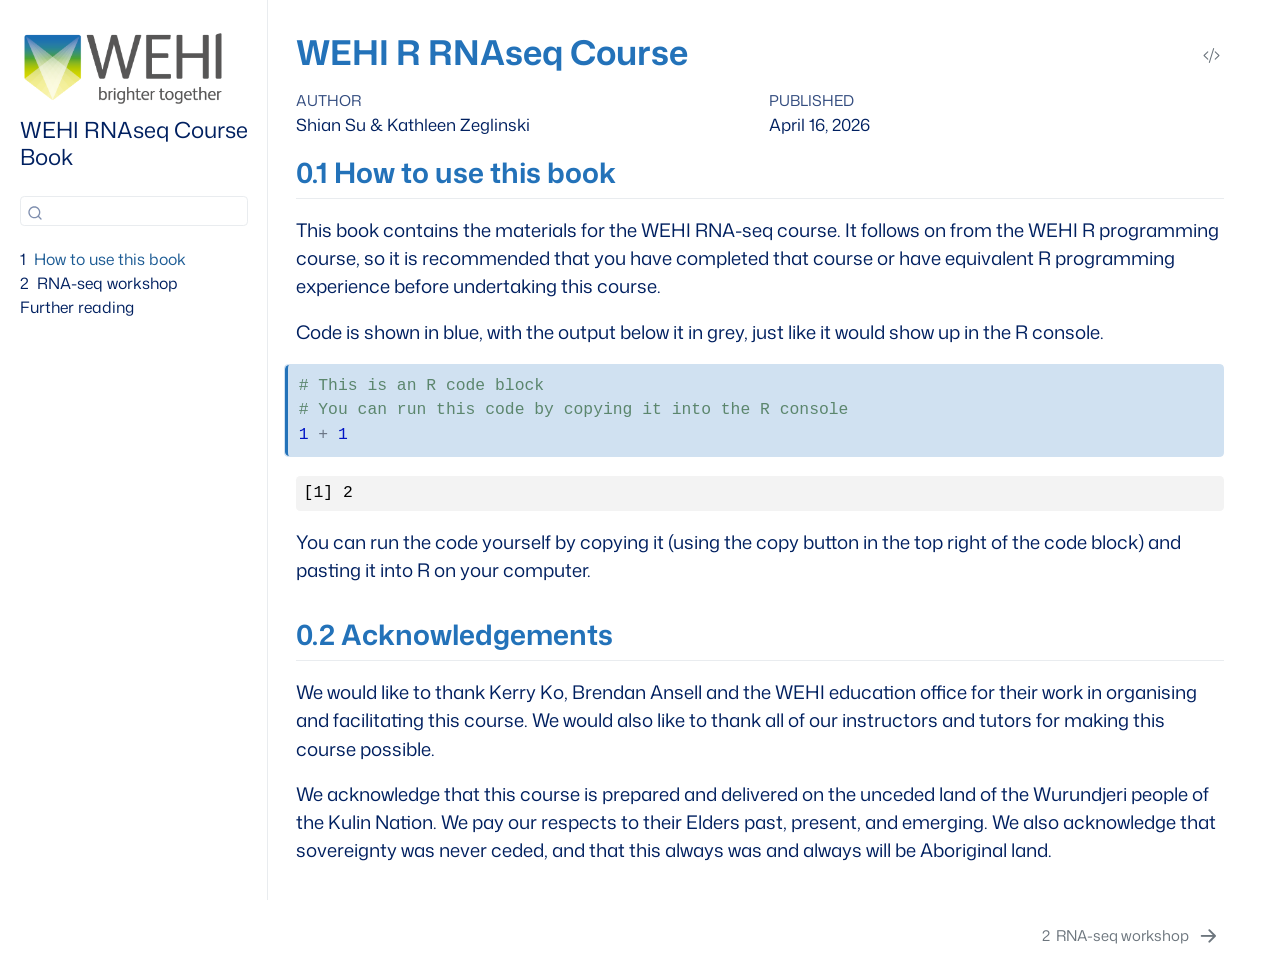
==== commit b7b7f017: "Built site for gh-pages" ====
--- a/index.html
+++ b/index.html
@@ -7,7 +7,7 @@
 <meta name="viewport" content="width=device-width, initial-scale=1.0, user-scalable=yes">
 
 <meta name="author" content="Shian Su &amp; Kathleen Zeglinski">
-<meta name="dcterms.date" content="2026-04-15">
+<meta name="dcterms.date" content="2026-04-16">
 
 <title>WEHI R RNAseq Course</title>
 <style>
@@ -198,7 +198,7 @@
     <div>
     <div class="quarto-title-meta-heading">Published</div>
     <div class="quarto-title-meta-contents">
-      <p class="date">April 15, 2026</p>
+      <p class="date">April 16, 2026</p>
     </div>
   </div>
   
